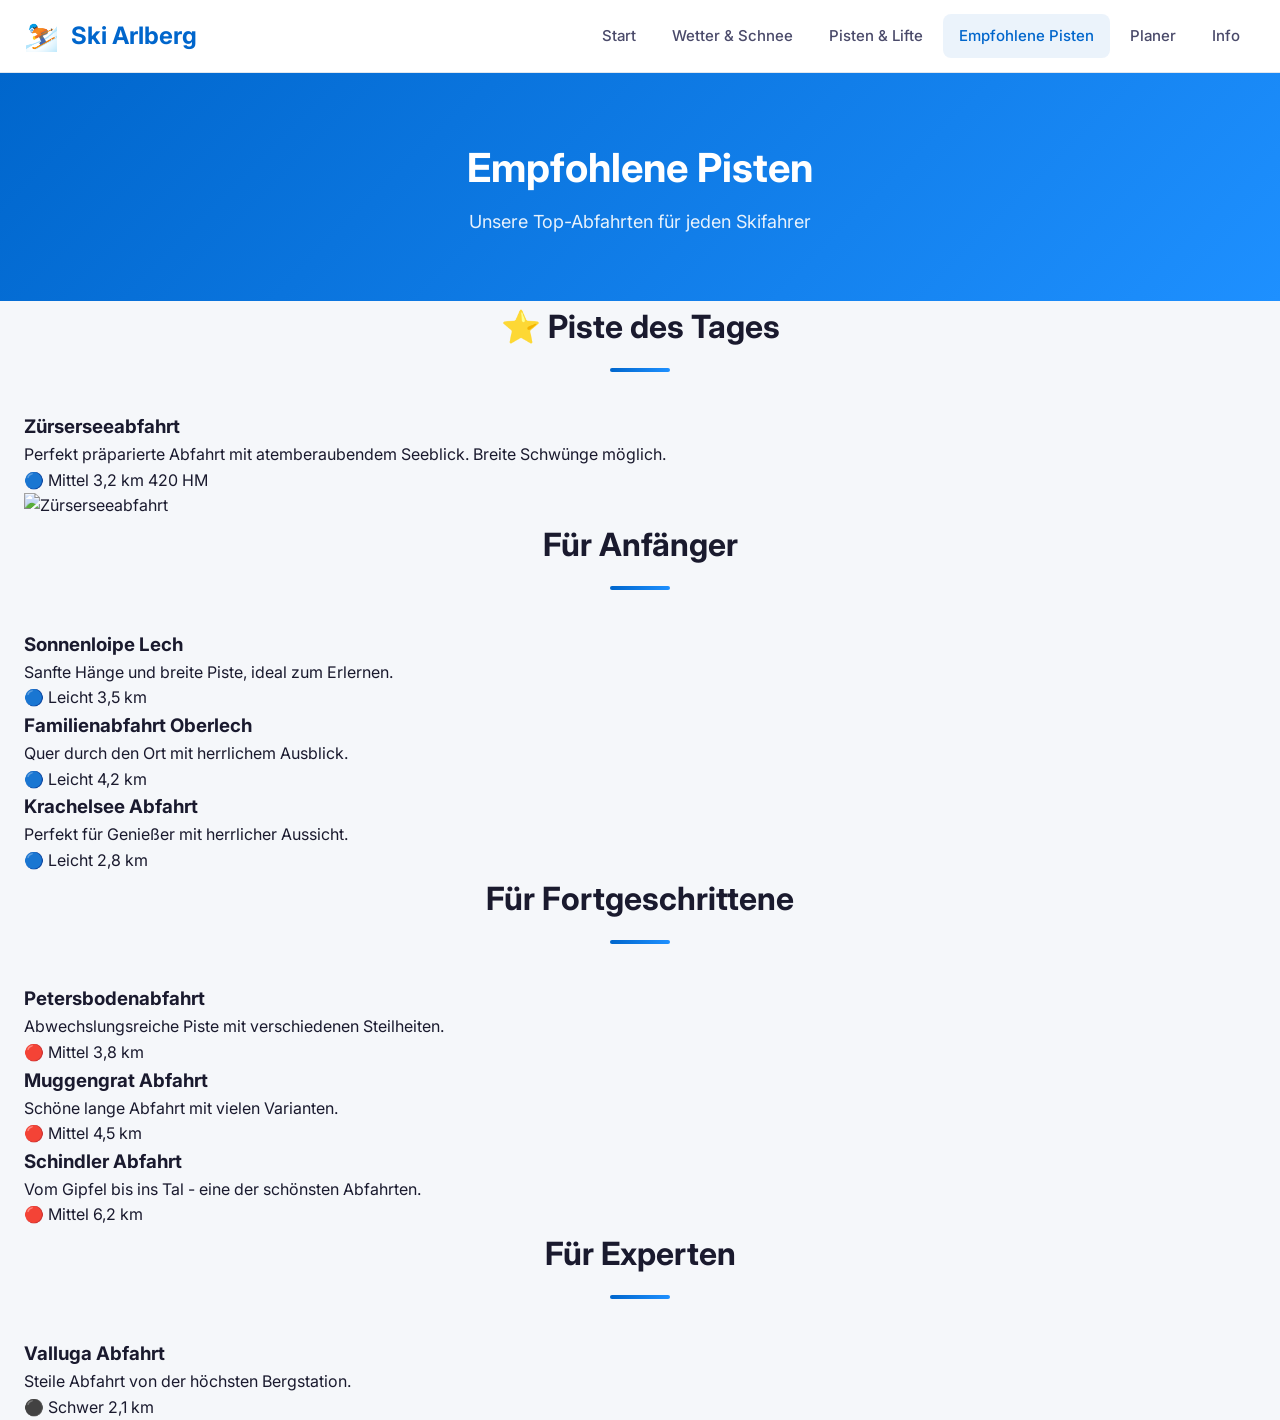
==== empfehlungen.html @ b62fc894 "Add missing pages: pisten, empfehlungen, planer, info" ====
<!DOCTYPE html>
<html lang="de">
<head>
    <meta charset="UTF-8">
    <meta name="viewport" content="width=device-width, initial-scale=1.0">
    <meta name="description" content="Die besten Pisten im Skigebiet Arlberg. Von Experten empfohlene Abfahrten für jedes Könnenniveau mit Tipps und Details.">
    <title>Empfohlene Pisten | Ski Arlberg</title>
    <link rel="stylesheet" href="css/styles.css">
    <link rel="preconnect" href="https://fonts.googleapis.com">
    <link rel="preconnect" href="https://fonts.gstatic.com" crossorigin>
    <link href="https://fonts.googleapis.com/css2?family=Inter:wght@300;400;500;600;700&display=swap" rel="stylesheet">
</head>
<body>
    <header class="header" id="header">
        <div class="container">
            <a href="index.html" class="logo">
                <span class="logo-icon">⛷️</span>
                <span class="logo-text">Ski Arlberg</span>
            </a>
            <nav class="nav" id="nav">
                <button class="nav-toggle" id="navToggle" aria-label="Navigation öffnen">
                    <span></span>
                    <span></span>
                    <span></span>
                </button>
                <ul class="nav-menu" id="navMenu">
                    <li><a href="index.html" class="nav-link">Start</a></li>
                    <li><a href="wetter.html" class="nav-link">Wetter & Schnee</a></li>
                    <li><a href="pisten.html" class="nav-link">Pisten & Lifte</a></li>
                    <li><a href="empfehlungen.html" class="nav-link active">Empfohlene Pisten</a></li>
                    <li><a href="planer.html" class="nav-link">Planer</a></li>
                    <li><a href="info.html" class="nav-link">Info</a></li>
                </ul>
            </nav>
        </div>
    </header>

    <main class="page-content">
        <section class="page-header">
            <div class="container">
                <h1>Empfohlene Pisten</h1>
                <p>Unsere Top-Abfahrten für jeden Skifahrer</p>
            </div>
        </section>

        <section class="recommendations">
            <div class="container">
                <h2 class="section-title">⭐ Piste des Tages</h2>
                <div class="recommendation-card featured">
                    <div class="rec-content">
                        <h3>Zürserseeabfahrt</h3>
                        <p>Perfekt präparierte Abfahrt mit atemberaubendem Seeblick. Breite Schwünge möglich.</p>
                        <div class="rec-meta">
                            <span class="difficulty intermediate">🔵 Mittel</span>
                            <span class="length">3,2 km</span>
                            <span class="vertical">420 HM</span>
                        </div>
                    </div>
                    <div class="rec-image">
                        <img src="https://images.unsplash.com/photo-1542751371-adc38448a05e?w=800&q=80" alt="Zürserseeabfahrt">
                    </div>
                </div>
            </div>
        </section>

        <section class="recommendations">
            <div class="container">
                <h2 class="section-title">Für Anfänger</h2>
                <div class="recommendations-grid">
                    <div class="recommendation-card">
                        <div class="rec-content">
                            <h3>Sonnenloipe Lech</h3>
                            <p>Sanfte Hänge und breite Piste, ideal zum Erlernen.</p>
                            <div class="rec-meta">
                                <span class="difficulty easy">🔵 Leicht</span>
                                <span class="length">3,5 km</span>
                            </div>
                        </div>
                    </div>
                    <div class="recommendation-card">
                        <div class="rec-content">
                            <h3>Familienabfahrt Oberlech</h3>
                            <p>Quer durch den Ort mit herrlichem Ausblick.</p>
                            <div class="rec-meta">
                                <span class="difficulty easy">🔵 Leicht</span>
                                <span class="length">4,2 km</span>
                            </div>
                        </div>
                    </div>
                    <div class="recommendation-card">
                        <div class="rec-content">
                            <h3>Krachelsee Abfahrt</h3>
                            <p>Perfekt für Genießer mit herrlicher Aussicht.</p>
                            <div class="rec-meta">
                                <span class="difficulty easy">🔵 Leicht</span>
                                <span class="length">2,8 km</span>
                            </div>
                        </div>
                    </div>
                </div>
            </div>
        </section>

        <section class="recommendations">
            <div class="container">
                <h2 class="section-title">Für Fortgeschrittene</h2>
                <div class="recommendations-grid">
                    <div class="recommendation-card">
                        <div class="rec-content">
                            <h3>Petersbodenabfahrt</h3>
                            <p>Abwechslungsreiche Piste mit verschiedenen Steilheiten.</p>
                            <div class="rec-meta">
                                <span class="difficulty intermediate">🔴 Mittel</span>
                                <span class="length">3,8 km</span>
                            </div>
                        </div>
                    </div>
                    <div class="recommendation-card">
                        <div class="rec-content">
                            <h3>Muggengrat Abfahrt</h3>
                            <p>Schöne lange Abfahrt mit vielen Varianten.</p>
                            <div class="rec-meta">
                                <span class="difficulty intermediate">🔴 Mittel</span>
                                <span class="length">4,5 km</span>
                            </div>
                        </div>
                    </div>
                    <div class="recommendation-card">
                        <div class="rec-content">
                            <h3>Schindler Abfahrt</h3>
                            <p>Vom Gipfel bis ins Tal - eine der schönsten Abfahrten.</p>
                            <div class="rec-meta">
                                <span class="difficulty intermediate">🔴 Mittel</span>
                                <span class="length">6,2 km</span>
                            </div>
                        </div>
                    </div>
                </div>
            </div>
        </section>

        <section class="recommendations">
            <div class="container">
                <h2 class="section-title">Für Experten</h2>
                <div class="recommendations-grid">
                    <div class="recommendation-card">
                        <div class="rec-content">
                            <h3>Valluga Abfahrt</h3>
                            <p>Steile Abfahrt von der höchsten Bergstation.</p>
                            <div class="rec-meta">
                                <span class="difficulty expert">⚫ Schwer</span>
                                <span class="length">2,1 km</span>
                            </div>
                        </div>
                    </div>
                    <div class="recommendation-card">
                        <div class="rec-content">
---- css/styles.css ----
/* Ski Arlberg - Modern Winter Website */
/* CSS Variables */
:root {
  --primary: #0066CC;
  --secondary: #1E90FF;
  --accent: #00A8E8;
  --white: #FFFFFF;
  --bg: #F5F7FA;
  --text: #1A1A2E;
  --text-light: #4A4A6A;
  --border: #E0E7EF;
  --shadow: 0 4px 20px rgba(0, 102, 204, 0.15);
  --shadow-hover: 0 8px 30px rgba(0, 102, 204, 0.25);
  --border-radius: 12px;
  --border-radius-lg: 20px;
  --transition: all 0.3s cubic-bezier(0.4, 0, 0.2, 1);
}

/* Reset & Base */
* {
  margin: 0;
  padding: 0;
  box-sizing: border-box;
}

html {
  scroll-behavior: smooth;
}

body {
  font-family: 'Inter', -apple-system, BlinkMacSystemFont, sans-serif;
  background: var(--bg);
  color: var(--text);
  line-height: 1.6;
  overflow-x: hidden;
}

.container {
  max-width: 1280px;
  margin: 0 auto;
  padding: 0 1.5rem;
}

/* Sticky Header */
.header {
  position: fixed;
  top: 0;
  left: 0;
  right: 0;
  background: rgba(255, 255, 255, 0.95);
  backdrop-filter: blur(20px);
  border-bottom: 1px solid var(--border);
  z-index: 1000;
  transition: var(--transition);
}

.header .container {
  display: flex;
  align-items: center;
  justify-content: space-between;
  height: 72px;
}

.logo {
  display: flex;
  align-items: center;
  gap: 0.75rem;
  text-decoration: none;
  color: var(--primary);
  font-weight: 700;
  font-size: 1.5rem;
}

.logo-icon {
  font-size: 1.75rem;
}

/* Navigation */
.nav-menu {
  display: flex;
  list-style: none;
  gap: 0.25rem;
}

.nav-link {
  display: block;
  padding: 0.625rem 1rem;
  color: var(--text-light);
  text-decoration: none;
  font-weight: 500;
  font-size: 0.9375rem;
  border-radius: 8px;
  transition: var(--transition);
}

.nav-link:hover, .nav-link.active {
  color: var(--primary);
  background: rgba(0, 102, 204, 0.08);
}

.nav-toggle {
  display: none;
}

/* Hero Section */
.hero {
  position: relative;
  min-height: 100vh;
  display: flex;
  align-items: center;
  overflow: hidden;
}

.hero-bg {
  position: absolute;
  inset: 0;
  z-index: -2;
}

.hero-bg img {
  width: 100%;
  height: 100%;
  object-fit: cover;
}

.hero-overlay {
  position: absolute;
  inset: 0;
  background: linear-gradient(135deg, rgba(0, 51, 102, 0.7) 0%, rgba(0, 102, 204, 0.5) 100%);
  z-index: -1;
}

.hero-content {
  position: relative;
  z-index: 1;
  color: var(--white);
  padding-top: 72px;
  text-align: center;
}

.hero-subtitle {
  display: inline-block;
  font-size: 0.875rem;
  font-weight: 600;
  text-transform: uppercase;
  letter-spacing: 2px;
  background: rgba(255, 255, 255, 0.2);
  padding: 0.5rem 1rem;
  border-radius: 50px;
  margin-bottom: 1.5rem;
  backdrop-filter: blur(10px);
}

.hero-title {
  font-size: clamp(3rem, 8vw, 6rem);
  font-weight: 800;
  line-height: 1;
  margin-bottom: 1.5rem;
  text-shadow: 0 4px 30px rgba(0, 0, 0, 0.3);
}

.hero-description {
  font-size: clamp(1.125rem, 2.5vw, 1.5rem);
  opacity: 0.9;
  max-width: 600px;
  margin: 0 auto 2.5rem;
}

.hero-cta {
  display: flex;
  gap: 1rem;
  justify-content: center;
  flex-wrap: wrap;
}

/* Weather Widget */
.hero-weather {
  position: absolute;
  bottom: 2rem;
  right: 2rem;
  z-index: 2;
}

.weather-card {
  background: rgba(255, 255, 255, 0.95);
  backdrop-filter: blur(20px);
  border-radius: var(--border-radius-lg);
  padding: 1.5rem;
  box-shadow: var(--shadow);
  min-width: 240px;
}

.weather-main {
  display: flex;
  align-items: center;
  justify-content: space-between;
  margin-bottom: 1rem;
}

.weather-temp {
  font-size: 2.5rem;
  font-weight: 700;
  color: var(--primary);
}

.weather-icon {
  font-size: 2rem;
}

.weather-details {
  display: flex;
  flex-direction: column;
  gap: 0.5rem;
  margin-bottom: 1rem;
  font-size: 0.875rem;
  color: var(--text-light);
}

.weather-details strong {
  color: var(--text);
}

.weather-link {
  display: inline-flex;
  align-items: center;
  color: var(--primary);
  text-decoration: none;
  font-weight: 600;
  font-size: 0.875rem;
  gap: 0.25rem;
}

/* Buttons */
.btn {
  display: inline-flex;
  align-items: center;
  justify-content: center;
  gap: 0.5rem;
  padding: 0.875rem 1.75rem;
  border-radius: 50px;
  font-weight: 600;
  font-size: 0.9375rem;
  text-decoration: none;
  cursor: pointer;
  border: none;
  transition: var(--transition);
}

.btn-primary {
  background: var(--white);
  color: var(--primary);
  box-shadow: 0 4px 15px rgba(0, 0, 0, 0.2);
}

.btn-primary:hover {
  transform: translateY(-2px);
  box-shadow: 0 8px 25px rgba(0, 0, 0, 0.3);
}

.btn-secondary {
  background: transparent;
  color: var(--white);
  border: 2px solid rgba(255, 255, 255, 0.5);
}

.btn-secondary:hover {
  background: rgba(255, 255, 255, 0.1);
  border-color: var(--white);
}

.btn-outline {
  background: transparent;
  color: var(--primary);
  border: 2px solid var(--primary);
}

.btn-outline:hover {
  background: var(--primary);
  color: var(--white);
}

/* Quick Stats */
.quick-stats {
  padding: 4rem 0;
  background: var(--white);
  border-bottom: 1px solid var(--border);
}

.stats-grid {
  display: grid;
  grid-template-columns: repeat(auto-fit, minmax(200px, 1fr));
  gap: 2rem;
}

.stat-card {
  text-align: center;
  padding: 1.5rem;
}

.stat-number {
  display: block;
  font-size: 3rem;
  font-weight: 800;
  background: linear-gradient(135deg, var(--primary) 0%, var(--secondary) 100%);
  -webkit-background-clip: text;
  -webkit-text-fill-color: transparent;
  background-clip: text;
  line-height: 1;
}

.stat-label {
  display: block;
  color: var(--text-light);
  font-weight: 500;
  margin-top: 0.5rem;
}

/* Section Styles */
.section-title {
  font-size: 2rem;
  font-weight: 700;
  margin-bottom: 2.5rem;
  text-align: center;
}

.section-title::after {
  content: '';
  display: block;
  width: 60px;
  height: 4px;
  background: linear-gradient(90deg, var(--primary) 0%, var(--secondary) 100%);
  margin: 1rem auto 0;
  border-radius: 2px;
}

/* Page Content */
.page-content {
  padding-top: 72px;
}

.page-header {
  padding: 4rem 0;
  background: linear-gradient(135deg, var(--primary) 0%, var(--secondary) 100%);
  color: var(--white);
  text-align: center;
}

.page-header h1 {
  font-size: 2.5rem;
  font-weight: 700;
  margin-bottom: 0.5rem;
}

.page-header p {
  font-size: 1.125rem;
  opacity: 0.9;
}

/* Piste Status */
.piste-status {
  padding: 5rem 0;
}

.status-grid {
  display: grid;
  grid-template-columns: repeat(auto-fit, minmax(280px, 1fr));
  gap: 1.5rem;
  margin-bottom: 2rem;
}

.status-card {
  background: var(--white);
  border-radius: var(--border-radius-lg);
  padding: 1.5rem;
  box-shadow: var(--shadow);
  transition: var(--transition);
}

.status-card:hover {
  box-shadow: var(--shadow-hover);
  transform: translateY(-4px);
}

.status-header {
  display: flex;
  justify-content: space-between;
  align-items: center;
  margin-bottom: 1rem;
}

.status-location {
  font-weight: 600;
  font-size: 1.125rem;
}

.status-badge {
  padding: 0.375rem 0.875rem;
  border-radius: 50px;
  font-size: 0.75rem;
  font-weight: 600;
  text-transform: uppercase;
}

.status-badge.open {
  background: #10B981;
  color: white;
}

.status-badge.limited {
  background: #F59E0B;
  color: white;
}

.status-badge.closed {
  background: #EF4444;
  color: white;
}

.status-legend {
  display: flex;
  flex-wrap: wrap;
  justify-content: center;
  gap: 1.5rem;
  margin-top: 1rem;
}

.legend-item {
  display: flex;
  align-items: center;
  gap: 0.5rem;
  font-size: 0.875rem;
  color: var(--text-light);
}

.status-dot {
  width: 12px;
  height: 12px;
  border-radius: 50%;
  display: inline-block;
}

/* Recommendations */
.re
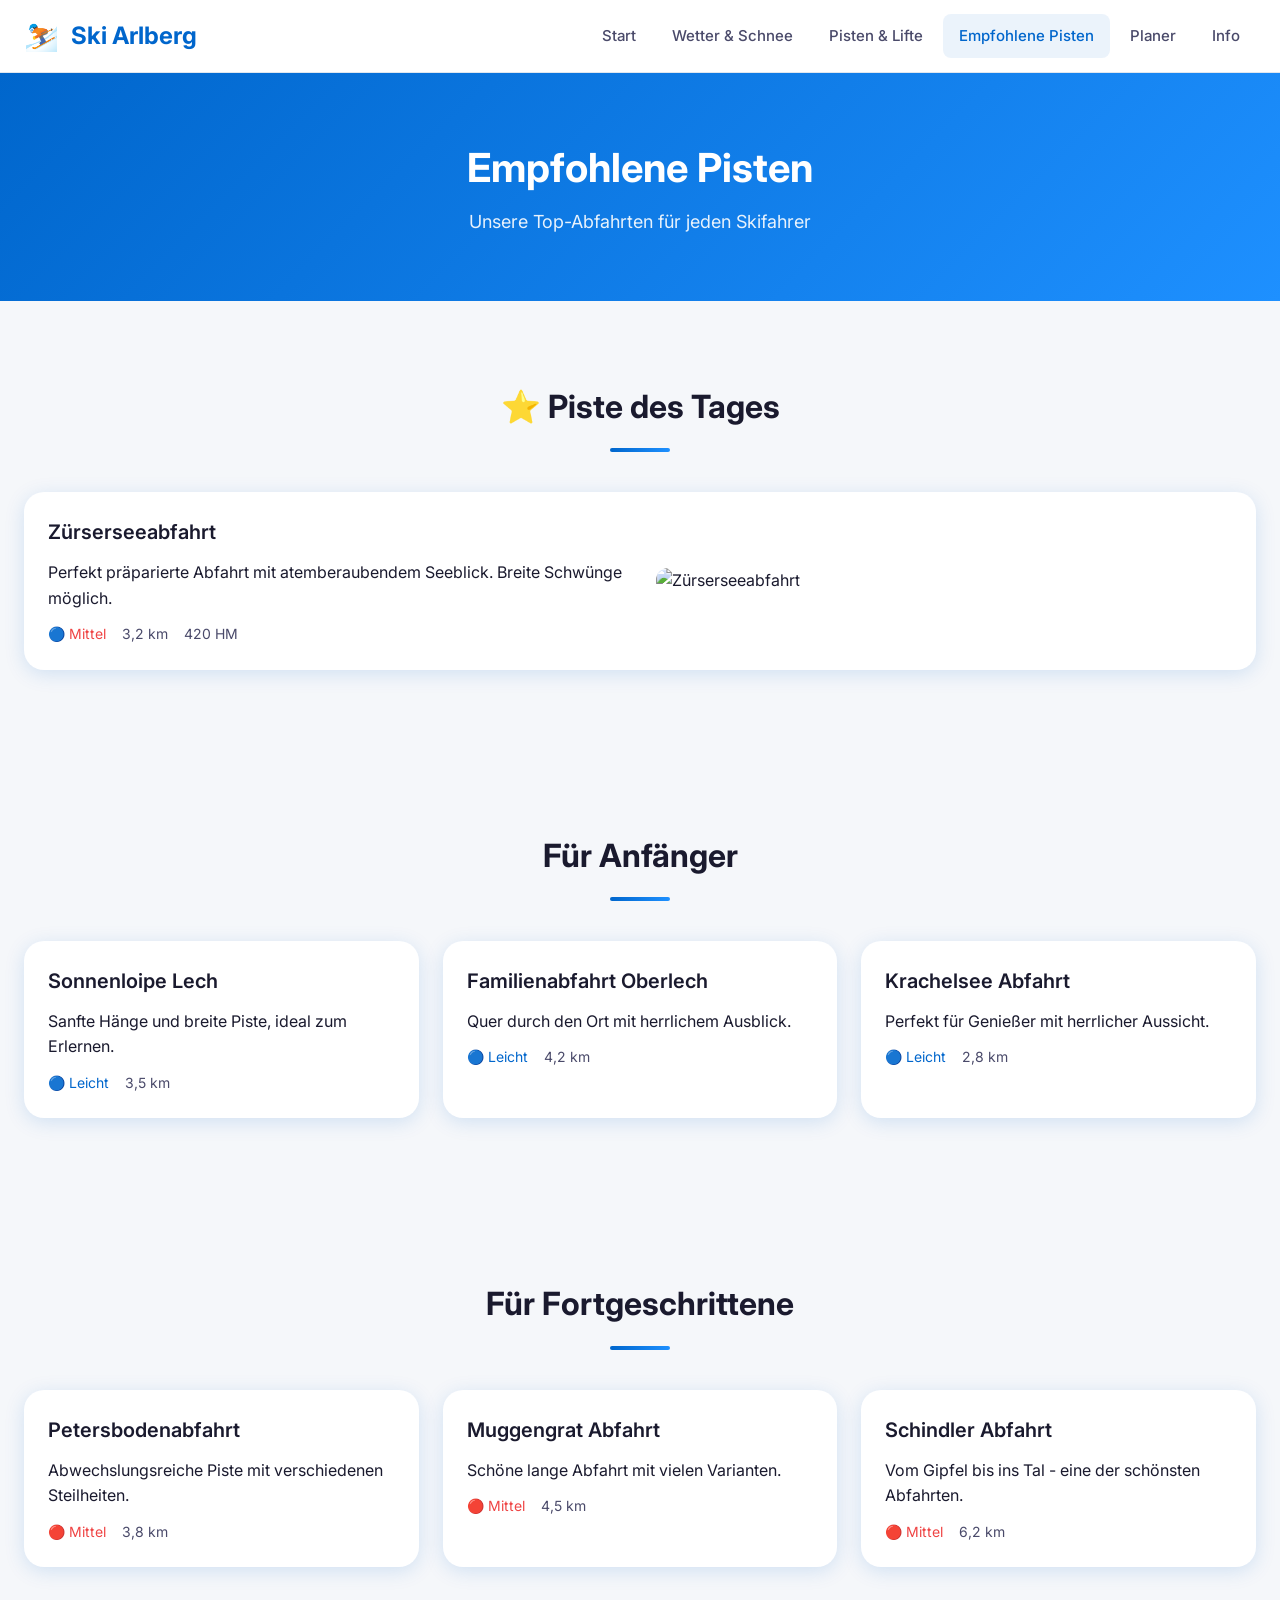
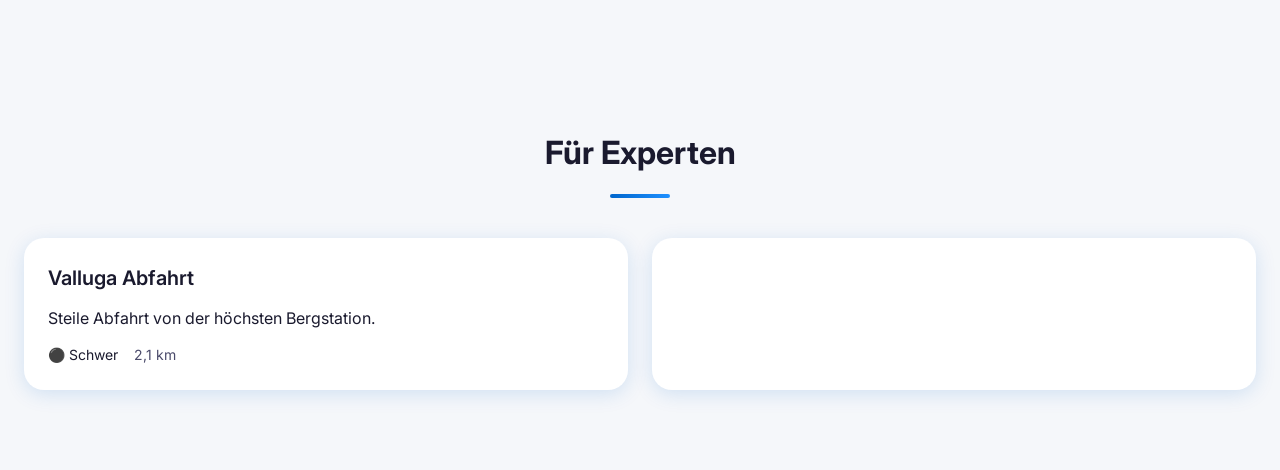
==== commit 0fb07dd2: "Add live weather data via Open-Meteo API" ====
--- a/empfehlungen.html
+++ b/empfehlungen.html
@@ -9,6 +9,7 @@
     <link rel="preconnect" href="https://fonts.googleapis.com">
     <link rel="preconnect" href="https://fonts.gstatic.com" crossorigin>
     <link href="https://fonts.googleapis.com/css2?family=Inter:wght@300;400;500;600;700&display=swap" rel="stylesheet">
+    <script src="js/weather.js" defer></script>
 </head>
 <body>
     <header class="header" id="header">
--- a/css/styles.css
+++ b/css/styles.css
@@ -440,4 +440,174 @@
 }
 
 /* Recommendations */
-.re+.recommendations {
+  padding: 5rem 0;
+}
+
+.recommendations-grid {
+  display: grid;
+  grid-template-columns: repeat(auto-fit, minmax(320px, 1fr));
+  gap: 1.5rem;
+}
+
+.recommendation-card {
+  background: var(--white);
+  border-radius: var(--border-radius-lg);
+  padding: 1.5rem;
+  box-shadow: var(--shadow);
+  transition: var(--transition);
+}
+
+.recommendation-card:hover {
+  box-shadow: var(--shadow-hover);
+  transform: translateY(-4px);
+}
+
+.recommendation-card.featured {
+  display: grid;
+  grid-template-columns: 1fr 1fr;
+  gap: 2rem;
+  align-items: center;
+}
+
+@media (max-width: 768px) {
+  .recommendation-card.featured {
+    grid-template-columns: 1fr;
+  }
+}
+
+.recommendation-card .rec-content {
+  display: flex;
+  flex-direction: column;
+  gap: 0.75rem;
+}
+
+.recommendation-card h3 {
+  font-size: 1.25rem;
+  font-weight: 600;
+  color: var(--text);
+}
+
+.rec-meta {
+  display: flex;
+  flex-wrap: wrap;
+  gap: 1rem;
+  font-size: 0.875rem;
+  color: var(--text-light);
+}
+
+.difficulty {
+  display: inline-block;
+}
+
+.difficulty.easy {
+  color: #0066CC;
+}
+
+.difficulty.intermediate {
+  color: #EF4444;
+}
+
+.difficulty.expert {
+  color: #1A1A2E;
+}
+
+.rec-image img {
+  width: 100%;
+  height: 200px;
+  object-fit: cover;
+  border-radius: var(--border-radius);
+}
+
+/* Map Preview */
+.map-preview {
+  padding: 5rem 0;
+  background: var(--white);
+}
+
+.map-container {
+  background: var(--bg);
+  border-radius: var(--border-radius-lg);
+  overflow: hidden;
+  position: relative;
+}
+
+.map-placeholder {
+  display: flex;
+  flex-direction: column;
+  align-items: center;
+  justify-content: center;
+  height: 100%;
+  text-align: center;
+  color: var(--text-light);
+}
+
+.map-hint {
+  font-size: 0.875rem;
+  color: var(--text-light);
+}
+
+/* CTA Section */
+.cta-section {
+  padding: 5rem 0;
+}
+
+.cta-box {
+  background: linear-gradient(135deg, var(--primary) 0%, var(--secondary) 100%);
+  border-radius: var(--border-radius-lg);
+  padding: 3rem;
+  text-align: center;
+  color: var(--white);
+}
+
+.cta-box h2 {
+  font-size: 2rem;
+  font-weight: 700;
+  margin-bottom: 0.5rem;
+}
+
+.cta-box p {
+  opacity: 0.9;
+  margin-bottom: 1.5rem;
+}
+
+.cta-box .btn-primary {
+  background: var(--white);
+  color: var(--primary);
+}
+
+/* Forms */
+.form-group {
+  margin-bottom: 1rem;
+}
+
+.form-group label {
+  display: block;
+  font-weight: 500;
+  margin-bottom: 0.5rem;
+  color: var(--text);
+}
+
+.form-select {
+  width: 100%;
+  padding: 0.75rem 1rem;
+  border: 1px solid var(--border);
+  border-radius: var(--border-radius);
+  font-size: 1rem;
+  background: var(--white);
+  color: var(--text);
+  cursor: pointer;
+}
+
+.form-select:focus {
+  outline: none;
+  border-color: var(--primary);
+  box-shadow: 0 0 0 3px rgba(0, 102, 204, 0.1);
+}
+
+/* Footer */
+footer {
+  background: var(--text);
+  color: var(--white);
+  padding: 3rem 0;
+}
